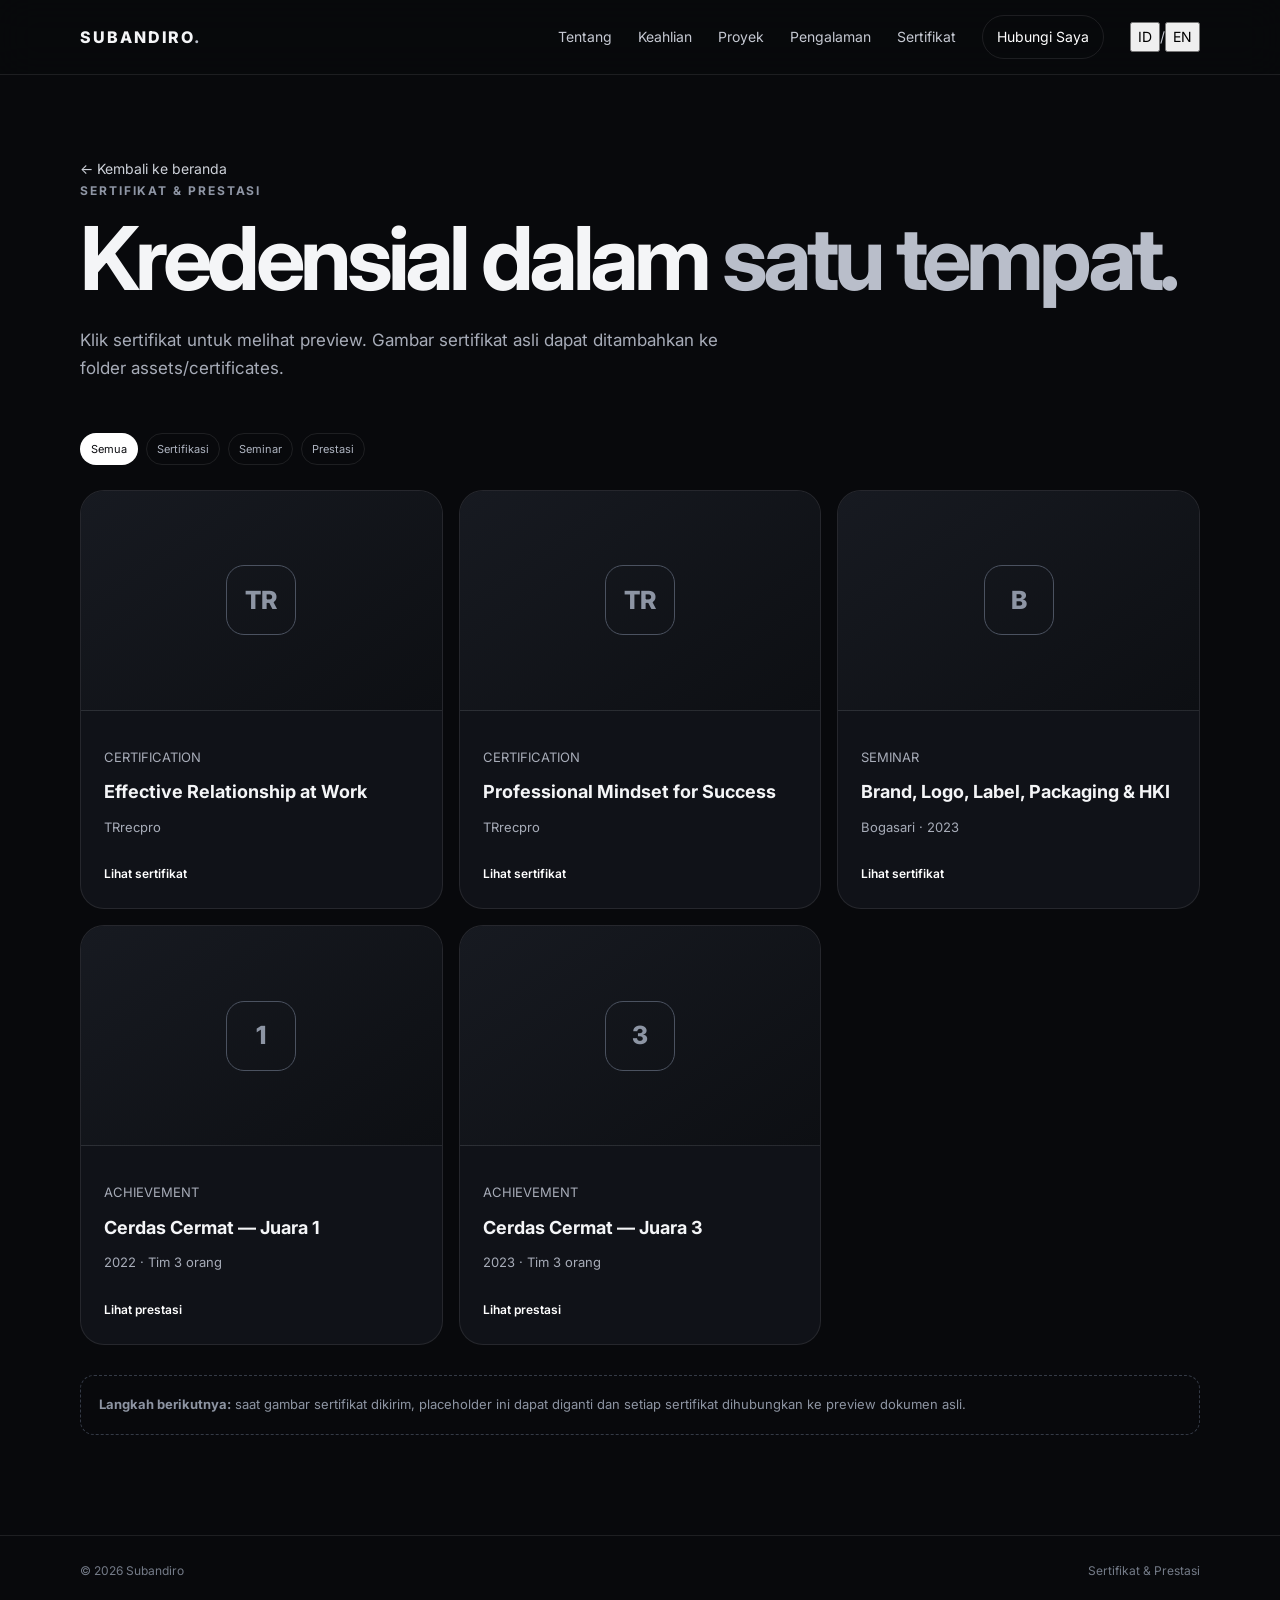
==== certificates.html @ 17458932 "Add files via upload" ====
<!DOCTYPE html>
<html lang="id">
<head>
  <meta charset="UTF-8">
  <meta name="viewport" content="width=device-width, initial-scale=1.0">
  <title>Sertifikat — Subandiro</title>
  <link rel="preconnect" href="https://fonts.googleapis.com">
  <link rel="preconnect" href="https://fonts.gstatic.com" crossorigin>
  <link href="https://fonts.googleapis.com/css2?family=Inter:wght@400;500;600;700;800&display=swap" rel="stylesheet">
  <link rel="stylesheet" href="style.css">
</head>
<body data-page="certificates">
<header class="nav-wrap"><nav class="nav container">
  <a class="brand" href="index.html">SUBANDIRO<span>.</span></a>
  <button class="menu-btn" aria-label="Buka menu" aria-expanded="false">☰</button>
  <div class="nav-links">
    <a href="index.html#about" data-i18n="nav_about">Tentang</a><a href="index.html#skills" data-i18n="nav_skills">Keahlian</a><a href="projects.html" data-i18n="nav_projects">Proyek</a><a href="index.html#experience" data-i18n="nav_experience">Pengalaman</a><a href="certificates.html" data-i18n="nav_certificates">Sertifikat</a><a class="nav-cta" href="index.html#contact" data-i18n="nav_contact">Hubungi Saya</a>
    <div class="language-switcher" aria-label="Language selector"><button class="lang-btn active" data-lang="id" aria-pressed="true">ID</button><span>/</span><button class="lang-btn" data-lang="en" aria-pressed="false">EN</button></div>
  </div>
</nav></header>

<main class="subpage container">
  <div class="subpage-top">
    <a class="back-link" href="index.html" data-i18n="back_home">← Kembali ke beranda</a>
    <p class="eyebrow" data-i18n="cert_label">SERTIFIKAT & PRESTASI</p>
    <h1 data-i18n="cert_page_title">Kredensial dalam <span>satu tempat.</span></h1>
    <p class="subpage-intro" data-i18n="cert_intro">Klik sertifikat untuk melihat preview. Gambar sertifikat asli dapat ditambahkan ke folder assets/certificates.</p>
  </div>

  <div class="filter-row">
    <button class="filter active" data-filter="all" data-i18n="filter_all">Semua</button>
    <button class="filter" data-filter="certification" data-i18n="filter_certification">Sertifikasi</button>
    <button class="filter" data-filter="seminar" data-i18n="filter_seminar">Seminar</button>
    <button class="filter" data-filter="achievement" data-i18n="filter_achievement">Prestasi</button>
  </div>

  <section class="certificate-grid">
    <article class="certificate-card" data-category="certification">
      <div class="certificate-placeholder"><span>TR</span></div>
      <div class="certificate-body"><p class="muted">CERTIFICATION</p><h3 data-i18n="cert_relationship">Effective Relationship at Work</h3><p>TRrecpro</p><button class="view-cert" data-title-id="Effective Relationship at Work" data-title-en="Effective Relationship at Work" data-info-id="TRrecpro" data-info-en="TRrecpro" data-i18n="view_certificate">Lihat sertifikat</button></div>
    </article>
    <article class="certificate-card" data-category="certification">
      <div class="certificate-placeholder"><span>TR</span></div>
      <div class="certificate-body"><p class="muted">CERTIFICATION</p><h3 data-i18n="cert_mindset">Professional Mindset for Success</h3><p>TRrecpro</p><button class="view-cert" data-title-id="Professional Mindset for Success" data-title-en="Professional Mindset for Success" data-info-id="TRrecpro" data-info-en="TRrecpro" data-i18n="view_certificate">Lihat sertifikat</button></div>
    </article>
    <article class="certificate-card" data-category="seminar">
      <div class="certificate-placeholder"><span>B</span></div>
      <div class="certificate-body"><p class="muted">SEMINAR</p><h3 data-i18n="cert_bogasari">Brand, Logo, Label, Packaging & HKI</h3><p data-i18n="seminar_bogasari">Bogasari · 2023</p><button class="view-cert" data-title-id="Brand, Logo, Label, Packaging & HKI" data-title-en="Brand, Logo, Label, Packaging & HKI" data-info-id="Bogasari · 2023" data-info-en="Bogasari · 2023" data-i18n="view_certificate">Lihat sertifikat</button></div>
    </article>
    <article class="certificate-card" data-category="achievement">
      <div class="certificate-placeholder"><span>1</span></div>
      <div class="certificate-body"><p class="muted">ACHIEVEMENT</p><h3 data-i18n="cert_cc1">Cerdas Cermat — Juara 1</h3><p data-i18n="year_team3_2022">2022 · Tim 3 orang</p><button class="view-cert" data-title-id="Cerdas Cermat — Juara 1" data-title-en="Cerdas Cermat — 1st Place" data-info-id="2022 · Tim 3 orang" data-info-en="2022 · Team of 3" data-i18n="view_achievement">Lihat prestasi</button></div>
    </article>
    <article class="certificate-card" data-category="achievement">
      <div class="certificate-placeholder"><span>3</span></div>
      <div class="certificate-body"><p class="muted">ACHIEVEMENT</p><h3 data-i18n="cert_cc3">Cerdas Cermat — Juara 3</h3><p data-i18n="year_team3_2023">2023 · Tim 3 orang</p><button class="view-cert" data-title-id="Cerdas Cermat — Juara 3" data-title-en="Cerdas Cermat — 3rd Place" data-info-id="2023 · Tim 3 orang" data-info-en="2023 · Team of 3" data-i18n="view_achievement">Lihat prestasi</button></div>
    </article>
  </section>

  <div class="certificate-upload-note"><b data-i18n="cert_next">Langkah berikutnya:</b> <span data-i18n="cert_next_text">saat gambar sertifikat dikirim, placeholder ini dapat diganti dan setiap sertifikat dihubungkan ke preview dokumen asli.</span></div>
</main>

<div class="modal" id="certModal" aria-hidden="true">
  <div class="modal-backdrop" data-close></div>
  <div class="modal-box">
    <button class="modal-close" data-close aria-label="Close">×</button>
    <div class="modal-icon">CERT</div>
    <p class="eyebrow" data-i18n="preview">PREVIEW</p>
    <h2 id="modalTitle" data-i18n="certificate">Sertifikat</h2>
    <p id="modalInfo" class="muted"></p>
    <p id="modalHint" class="modal-hint" data-i18n="modal_hint">Placeholder gambar sertifikat — dapat diganti dengan gambar dokumen asli nanti.</p>
  </div>
</div>

<footer class="footer"><div class="container footer-inner"><span>© <span id="year"></span> Subandiro</span><span data-i18n="footer_certificates">Sertifikat & Prestasi</span></div></footer>
<script src="script.js"></script>
</body>
</html>
---- style.css ----
:root{
  --bg:#08090c;--surface:#101218;--surface2:#151821;--text:#f4f5f7;--muted:#a7acb8;
  --line:rgba(255,255,255,.09);--accent:#ffffff;--max:1120px;--radius:24px;
}
*{box-sizing:border-box}html{scroll-behavior:smooth}body{margin:0;background:var(--bg);color:var(--text);font-family:Inter,system-ui,sans-serif;line-height:1.65}
a{color:inherit;text-decoration:none}button{font:inherit}.container{width:min(var(--max),calc(100% - 40px));margin:auto}
.nav-wrap{position:sticky;top:0;z-index:20;background:rgba(8,9,12,.78);backdrop-filter:blur(18px);border-bottom:1px solid var(--line)}
.nav{height:74px;display:flex;align-items:center;justify-content:space-between}.brand{font-weight:800;letter-spacing:.12em}.brand span,h1 span,h2 span{color:#b9beca}
.nav-links{display:flex;align-items:center;gap:26px;font-size:14px;color:#c5c9d2}.nav-links a:hover{color:#fff}.nav-cta{border:1px solid var(--line);padding:9px 14px;border-radius:999px;color:#fff!important}
.menu-btn{display:none;background:none;border:0;color:#fff;font-size:25px}
.hero{min-height:calc(100vh - 74px);display:grid;grid-template-columns:1.08fr .92fr;align-items:center;gap:70px;padding-top:65px;padding-bottom:80px}
.eyebrow{font-size:12px;font-weight:700;letter-spacing:.16em;color:#8f96a5;margin:0 0 14px}.hero h1,.subpage h1{font-size:clamp(48px,7vw,88px);line-height:.98;letter-spacing:-.055em;margin:0 0 25px}
.hero-text{max-width:590px;color:var(--muted);font-size:18px}.hero-actions,.contact-actions{display:flex;gap:12px;flex-wrap:wrap;margin-top:30px}
.btn{display:inline-flex;align-items:center;justify-content:center;gap:9px;padding:13px 19px;border-radius:13px;border:1px solid var(--line);font-weight:600;font-size:14px;transition:.2s}
.btn.primary{background:#fff;color:#08090c}.btn.primary:hover{transform:translateY(-2px)}.btn.ghost:hover{background:var(--surface2)}.btn.small{padding:11px 15px;margin-top:18px}
.quick-stats{display:flex;gap:30px;margin-top:55px}.quick-stats div{display:flex;flex-direction:column}.quick-stats strong{font-size:15px}.quick-stats span{font-size:11px;color:#777e8c;text-transform:uppercase;letter-spacing:.1em}
.hero-photo{position:relative;justify-self:end;width:min(440px,100%)}.hero-photo img{display:block;width:100%;aspect-ratio:1/1;object-fit:cover;border-radius:28px;position:relative;z-index:2;border:1px solid var(--line)}.photo-glow{position:absolute;inset:8% -6% -5% 12%;background:#272b35;filter:blur(50px);opacity:.5}.photo-tag{position:absolute;z-index:3;bottom:-17px;left:25px;background:#fff;color:#0b0c10;padding:10px 15px;border-radius:12px;font-size:11px;font-weight:700;box-shadow:0 10px 35px rgba(0,0,0,.3)}
.section{padding:105px 0}.section-head{max-width:760px;margin-bottom:42px}.section-head h2,.certificate-preview h2{font-size:clamp(32px,4.5vw,56px);line-height:1.05;letter-spacing:-.045em;margin:0}
.about-grid{display:grid;grid-template-columns:1.4fr .8fr;gap:40px;align-items:start}.lead{font-size:20px;color:#d0d4dc;max-width:760px}.about-card,.skill-card,.detail-card,.certificate-card,.empty-project{background:var(--surface);border:1px solid var(--line);border-radius:var(--radius)}
.about-card{padding:28px}.mini-label,.project-number{font-size:10px;letter-spacing:.14em;color:#737b89;font-weight:700}.about-card p{margin-bottom:0;color:#dfe2e8}
.skills-grid{display:grid;grid-template-columns:repeat(4,1fr);gap:12px}.skill-card{padding:22px;min-height:120px;display:flex;flex-direction:column;justify-content:space-between}.skill-card b{font-size:20px}.skill-card span{font-size:12px;color:#7e8593}
.row-head{display:flex;justify-content:space-between;align-items:end;gap:20px}.text-link,.back-link{color:#cdd1d9;font-size:14px}.text-link:hover,.back-link:hover{color:#fff}
.project-feature{display:grid;grid-template-columns:1fr 1fr;background:var(--surface);border:1px solid var(--line);border-radius:var(--radius);overflow:hidden}.project-image{min-height:410px;background:radial-gradient(circle at 50% 50%,#222733,#0e1015 65%);display:grid;place-items:center}.pond-visual{width:240px;height:240px;border-radius:50%;border:1px solid #3b424f;display:grid;place-items:center;position:relative;box-shadow:0 0 0 24px rgba(255,255,255,.015),0 0 80px rgba(255,255,255,.06)}.pond-visual.large{width:320px;height:320px}.pond-ring{position:absolute;inset:25px;border:1px dashed #4a5260;border-radius:50%}.pond-fish{font-size:52px;filter:grayscale(1)}.pond-chip{position:absolute;right:-20px;top:30px;padding:8px 11px;border:1px solid var(--line);background:#171a21;border-radius:9px;font-size:11px;font-weight:700}
.project-info{padding:55px}.project-info h3,.detail-content h2{font-size:42px;letter-spacing:-.04em;margin:7px 0 16px}.project-info p{color:var(--muted)}.tags{display:flex;gap:8px;flex-wrap:wrap;margin-top:25px}.tags span,.filter{font-size:11px;padding:6px 10px;border:1px solid var(--line);border-radius:999px;color:#aeb4c0;background:transparent}
.timeline{border-left:1px solid var(--line);margin-left:7px}.timeline-item{position:relative;padding:0 0 45px 40px}.timeline-item:last-child{padding-bottom:0}.timeline-dot{position:absolute;left:-5px;top:7px;width:9px;height:9px;background:#fff;border-radius:50%;box-shadow:0 0 0 5px var(--bg)}.timeline-item h3{font-size:21px;margin:5px 0}.timeline-item p{color:var(--muted);max-width:800px}.muted{color:var(--muted)}.muted.big{font-size:17px}
.certificate-preview{display:flex;align-items:center;justify-content:space-between;gap:35px;border-top:1px solid var(--line);border-bottom:1px solid var(--line)}
.contact-box{padding:65px;border:1px solid var(--line);border-radius:var(--radius);background:linear-gradient(135deg,#14171e,#0d0f14)}.contact h2{font-size:56px;letter-spacing:-.05em;margin:0}.contact p{color:var(--muted)}.edit-note{display:block;color:#6f7683;margin-top:18px}
.footer{border-top:1px solid var(--line);padding:25px 0;color:#747b88;font-size:12px}.footer-inner{display:flex;justify-content:space-between;gap:20px}
.subpage{padding-top:80px;padding-bottom:100px;min-height:calc(100vh - 74px)}.subpage-top{margin-bottom:50px}.subpage-top h1{margin-top:10px}.subpage-intro{max-width:650px;color:var(--muted);font-size:17px}.detail-card{overflow:hidden}.detail-hero{min-height:390px;display:grid;place-items:center;background:radial-gradient(circle,#202530,#0e1015 65%)}.detail-content{padding:50px}.detail-columns{display:grid;grid-template-columns:1fr 1fr;gap:45px;margin-top:35px}.detail-columns h3{font-size:14px;text-transform:uppercase;letter-spacing:.1em}.detail-columns li{color:var(--muted);margin:8px 0}.status-note{border-top:1px solid var(--line);margin-top:35px;padding-top:20px;color:#b7bdc8;font-size:13px}.empty-project{padding:55px;margin-top:18px}.empty-project>span{font-size:12px;color:#6e7582}.empty-project h2{margin:10px 0 5px}.empty-project p{color:var(--muted)}
.filter-row{display:flex;gap:8px;flex-wrap:wrap;margin-bottom:25px}.filter{cursor:pointer}.filter.active,.filter:hover{background:#fff;color:#0b0c10}.certificate-grid{display:grid;grid-template-columns:repeat(3,1fr);gap:16px}.certificate-card{overflow:hidden}.certificate-placeholder{height:220px;display:grid;place-items:center;background:linear-gradient(145deg,#171a21,#0d0f13);border-bottom:1px solid var(--line)}.certificate-placeholder span{width:70px;height:70px;border:1px solid #4b5260;border-radius:18px;display:grid;place-items:center;font-size:25px;font-weight:800;color:#8d95a4}.certificate-body{padding:23px}.certificate-body h3{font-size:18px;line-height:1.25;margin:5px 0}.certificate-body p{font-size:13px;color:var(--muted)}.view-cert{border:0;background:none;color:#fff;padding:0;margin-top:13px;font-weight:600;font-size:12px;cursor:pointer}.certificate-upload-note{margin-top:30px;border:1px dashed #343a46;padding:18px;border-radius:14px;color:#8d94a2;font-size:13px}
.modal{display:none;position:fixed;inset:0;z-index:50}.modal.open{display:grid;place-items:center}.modal-backdrop{position:absolute;inset:0;background:rgba(0,0,0,.78);backdrop-filter:blur(7px)}.modal-box{position:relative;z-index:2;width:min(520px,calc(100% - 30px));padding:40px;background:#12151b;border:1px solid var(--line);border-radius:22px}.modal-close{position:absolute;right:15px;top:10px;background:none;border:0;color:#fff;font-size:30px;cursor:pointer}.modal-icon{height:220px;display:grid;place-items:center;border:1px dashed #3c4350;border-radius:15px;color:#858d9b;font-weight:800;letter-spacing:.15em;margin-bottom:25px}.modal-box h2{margin:5px 0}.modal-hint{color:#777f8d;font-size:12px}
code{background:#171a20;padding:2px 5px;border-radius:5px}
@media(max-width:800px){
  .container{width:min(var(--max),calc(100% - 28px))}.nav{height:66px}.menu-btn{display:block}.nav-links{display:none;position:absolute;left:14px;right:14px;top:60px;padding:15px;background:#11141a;border:1px solid var(--line);border-radius:16px;flex-direction:column;align-items:stretch;gap:5px}.nav-links.open{display:flex}.nav-links a{padding:10px}.nav-cta{text-align:center}
  .hero{grid-template-columns:1fr;gap:45px;padding-top:60px}.hero-photo{justify-self:center;width:min(360px,100%);grid-row:1}.hero-copy{grid-row:2}.hero h1{font-size:54px}.hero-text{font-size:16px}.quick-stats{margin-top:35px}
  .section{padding:75px 0}.about-grid,.project-feature,.detail-columns{grid-template-columns:1fr}.skills-grid{grid-template-columns:repeat(2,1fr)}.project-image{min-height:300px}.project-info{padding:32px}.project-info h3,.detail-content h2{font-size:34px}.certificate-preview{display:block}.certificate-preview .btn{margin-top:20px}.contact-box{padding:35px 25px}.contact h2{font-size:43px}.footer-inner{flex-direction:column}.certificate-grid{grid-template-columns:1fr}.subpage{padding-top:55px}.detail-content{padding:32px}.detail-hero{min-height:300px}.pond-visual.large{width:240px;height:240px}
}
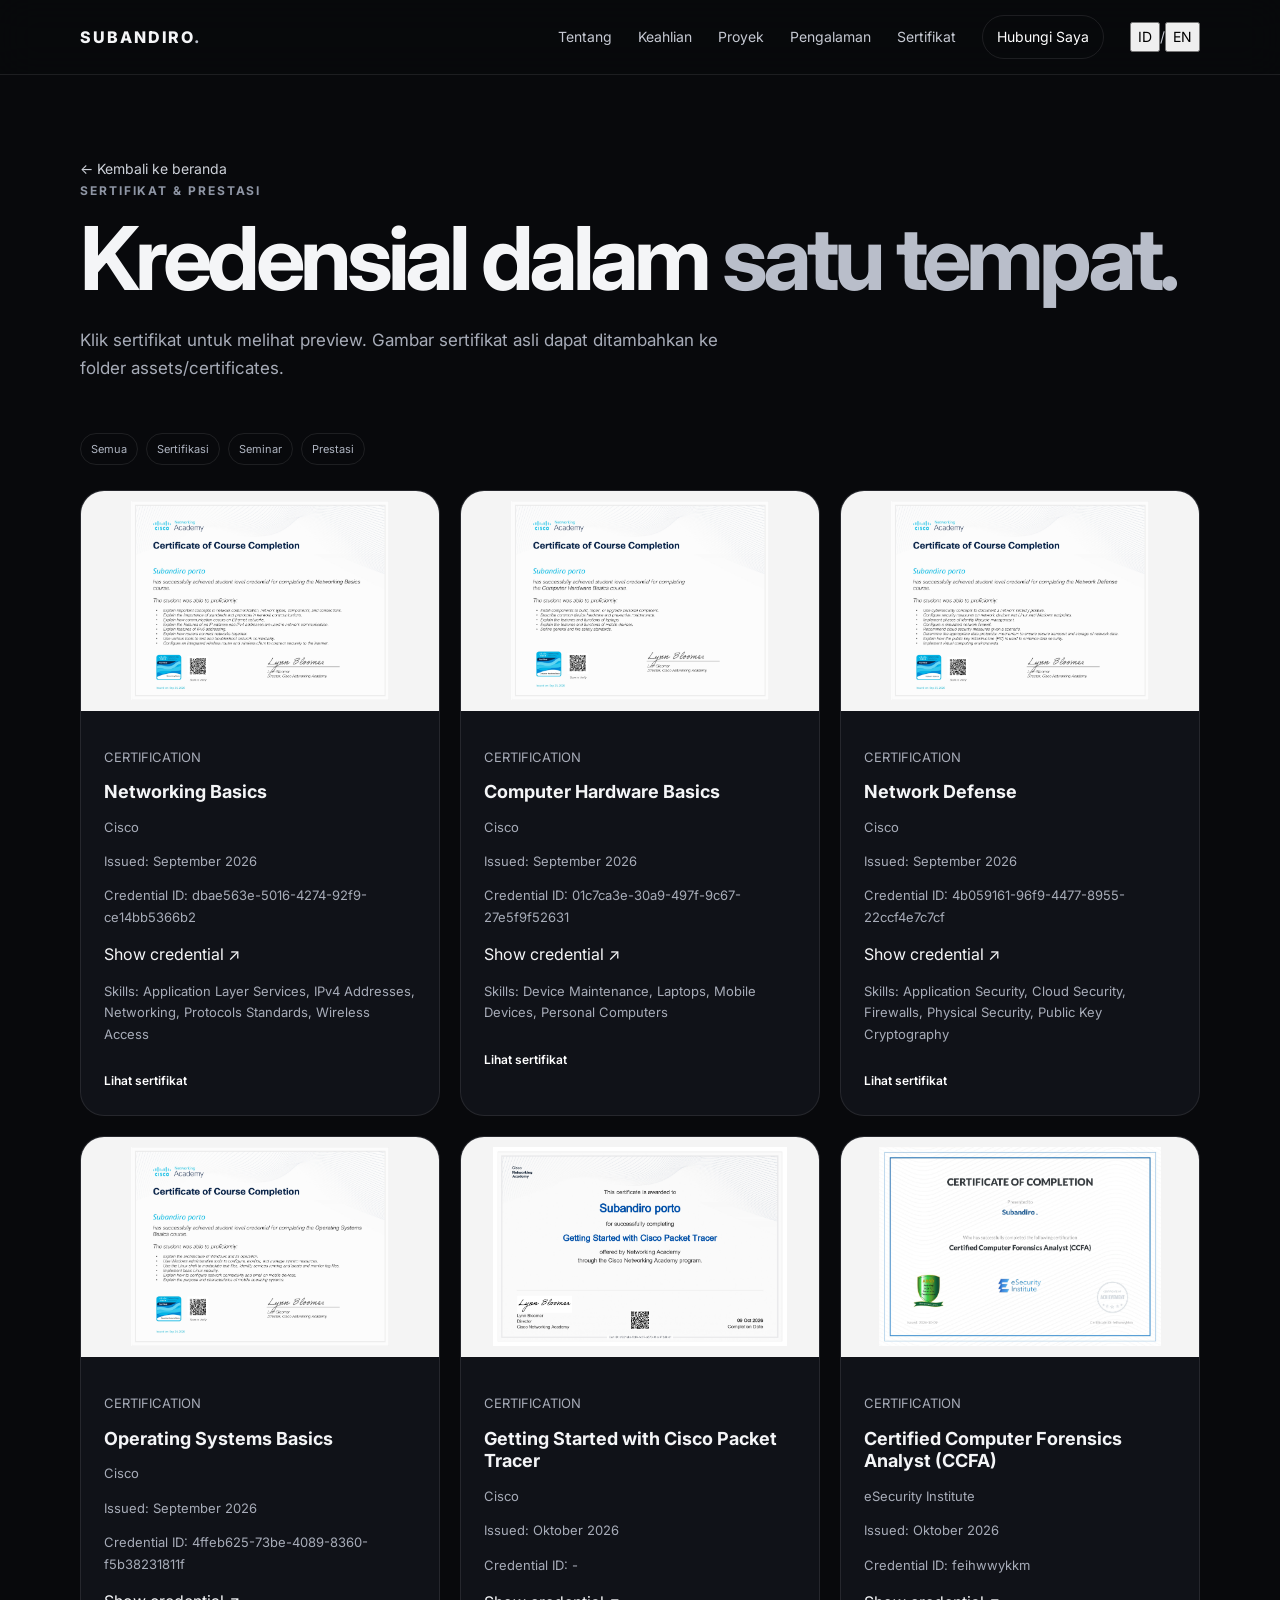
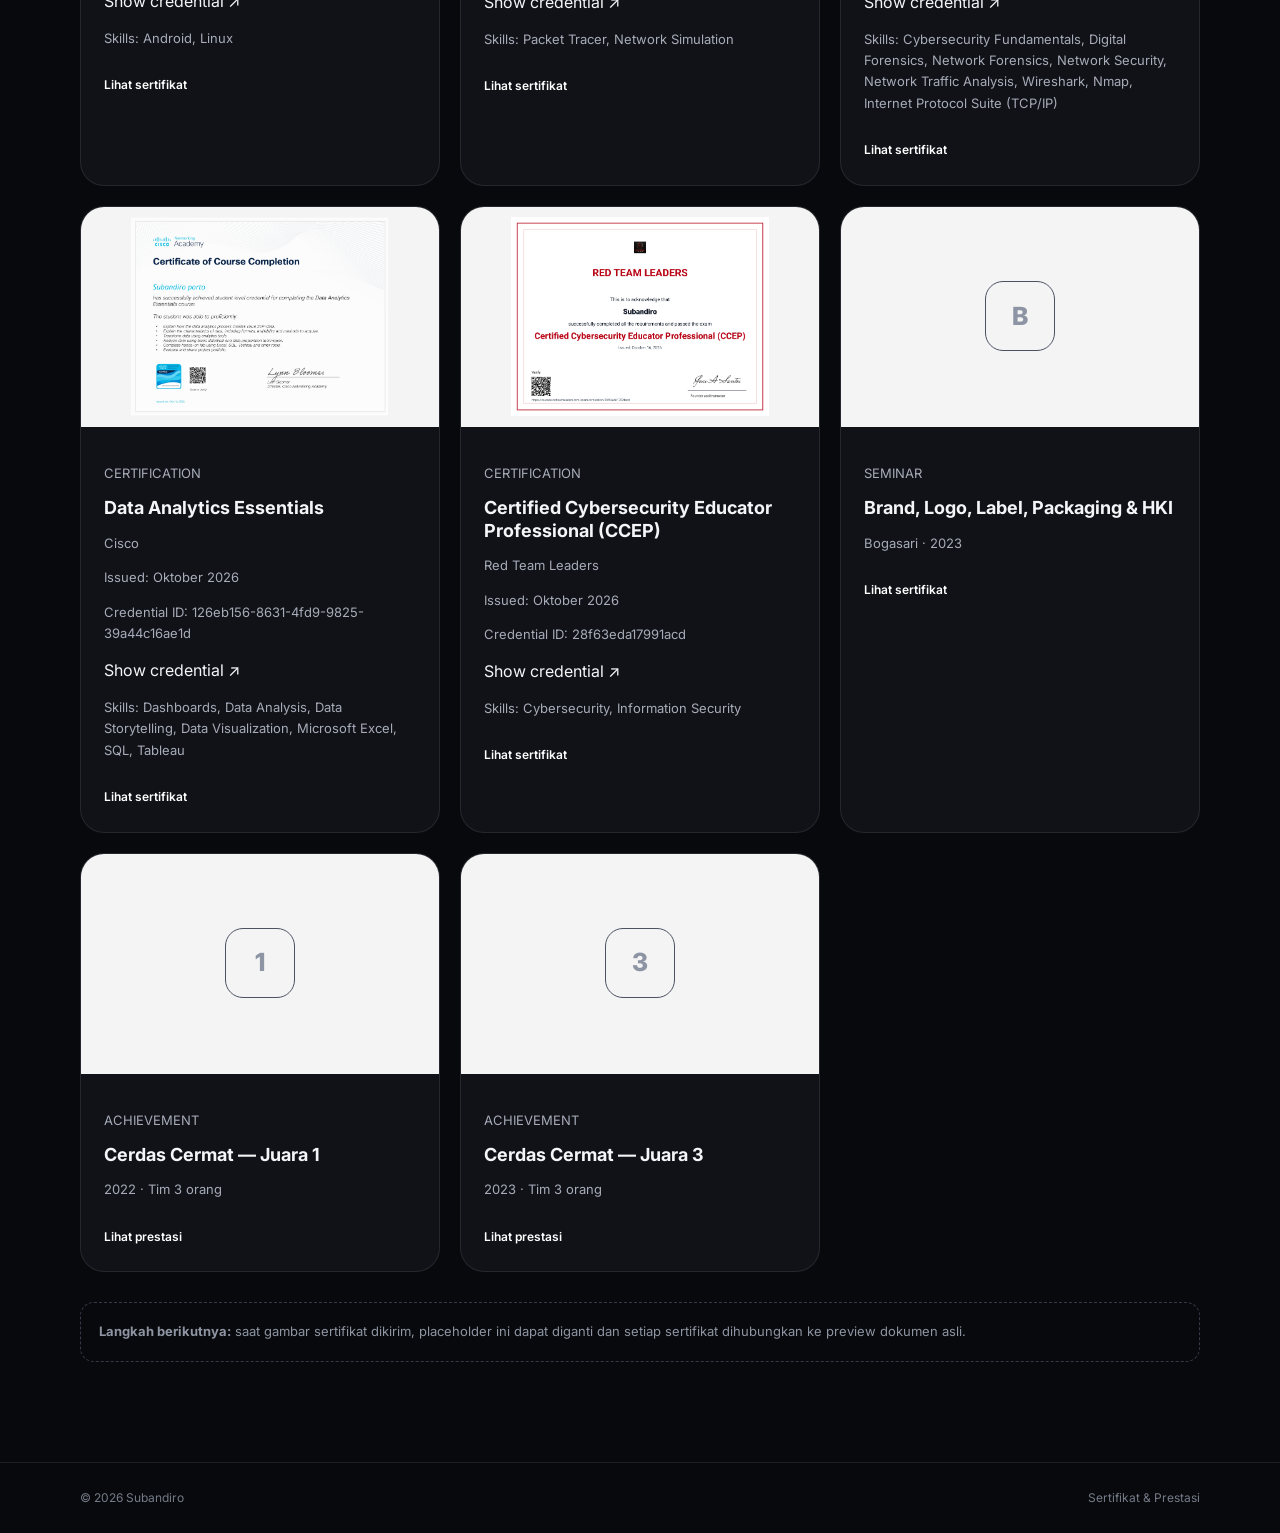
==== commit 4233aa2d: "Update portfolio and certificates" ====
--- a/certificates.html
+++ b/certificates.html
@@ -35,14 +35,267 @@
   </div>
 
   <section class="certificate-grid">
-    <article class="certificate-card" data-category="certification">
-      <div class="certificate-placeholder"><span>TR</span></div>
-      <div class="certificate-body"><p class="muted">CERTIFICATION</p><h3 data-i18n="cert_relationship">Effective Relationship at Work</h3><p>TRrecpro</p><button class="view-cert" data-title-id="Effective Relationship at Work" data-title-en="Effective Relationship at Work" data-info-id="TRrecpro" data-info-en="TRrecpro" data-i18n="view_certificate">Lihat sertifikat</button></div>
-    </article>
-    <article class="certificate-card" data-category="certification">
-      <div class="certificate-placeholder"><span>TR</span></div>
-      <div class="certificate-body"><p class="muted">CERTIFICATION</p><h3 data-i18n="cert_mindset">Professional Mindset for Success</h3><p>TRrecpro</p><button class="view-cert" data-title-id="Professional Mindset for Success" data-title-en="Professional Mindset for Success" data-info-id="TRrecpro" data-info-en="TRrecpro" data-i18n="view_certificate">Lihat sertifikat</button></div>
-    </article>
+    
+    <!-- ==============================
+        SERTIFIKAT 
+        ============================== -->
+    <article class="certificate-card" data-category="certification">
+      <div class="certificate-placeholder">
+        <img
+          src="assets/certificates/networking-basics.jpg"
+          alt="Sertifikat Networking Basics dari Cisco"
+          class="certificate-image"
+          loading="lazy">
+      </div>
+
+      <div class="certificate-body">
+        <p class="muted">CERTIFICATION</p>
+        <h3>Networking Basics</h3>
+        <p>Cisco</p>
+        <p class="muted">Issued: September 2026</p>
+        <p class="muted">Credential ID: dbae563e-5016-4274-92f9-ce14bb5366b2</p>
+        <a
+          href="https://www.credly.com/badges/dbae563e-5016-4274-92f9-ce14bb5366b2/linked_in_profile"
+          target="_blank"
+          rel="noopener noreferrer">
+          Show credential ↗
+        </a>
+        <p class="muted">Skills: Application Layer Services, IPv4 Addresses, Networking, Protocols Standards, Wireless Access</p>
+
+        <!-- Tombol preview -->
+        <button
+          class="view-cert"
+          data-title="Networking Basics"
+          data-info="Cisco | Issued: September 2026 | Credential ID: dbae563e-5016-4274-92f9-ce14bb5366b2 | Skills: Application Layer Services, IPv4 Addresses, Networking, Protocols Standards, Wireless Access"
+          data-image="assets/certificates/networking-basics.jpg"
+          data-i18n="view_certificate">Lihat sertifikat
+        </button>
+      </div>
+    </article>
+
+    <article class="certificate-card" data-category="certification">
+      <div class="certificate-placeholder">
+        <img
+          src="assets/certificates/computer-hardware-basics.jpg"
+          alt="Sertifikat Computer Hardware Basics dari Cisco"
+          class="certificate-image"
+          loading="lazy">
+      </div>
+
+      <div class="certificate-body">
+        <p class="muted">CERTIFICATION</p>
+        <h3>Computer Hardware Basics</h3>
+        <p>Cisco</p>
+        <p class="muted">Issued: September 2026</p>
+        <p class="muted">Credential ID: 01c7ca3e-30a9-497f-9c67-27e5f9f52631</p>
+        <a
+          href="https://www.credly.com/badges/01c7ca3e-30a9-497f-9c67-27e5f9f52631/linked_in_profile"
+          target="_blank"
+          rel="noopener noreferrer">
+          Show credential ↗
+        </a>
+        <p class="muted">Skills: Device Maintenance, Laptops, Mobile Devices, Personal Computers</p>
+
+        <!-- Tombol preview -->
+        <button
+          class="view-cert"
+          data-title="Computer Hardware Basics"
+          data-info="Cisco | Issued: September 2026 | Credential ID: 01c7ca3e-30a9-497f-9c67-27e5f9f52631 | Skills: Device Maintenance, Laptops, Mobile Devices, Personal Computers"
+          data-image="assets/certificates/computer-hardware-basics.jpg"
+          data-i18n="view_certificate">Lihat sertifikat
+        </button>
+      </div>
+    </article>
+
+    <article class="certificate-card" data-category="certification">
+      <div class="certificate-placeholder">
+        <img
+          src="assets/certificates/network-defense.jpg"
+          alt="Sertifikat Network Defense dari Cisco"
+          class="certificate-image"
+          loading="lazy">
+      </div>
+
+      <div class="certificate-body">
+        <p class="muted">CERTIFICATION</p>
+        <h3>Network Defense</h3>
+        <p>Cisco</p>
+        <p class="muted">Issued: September 2026</p>
+        <p class="muted">Credential ID: 4b059161-96f9-4477-8955-22ccf4e7c7cf</p>
+        <a
+          href="https://www.credly.com/badges/4b059161-96f9-4477-8955-22ccf4e7c7cf/linked_in_profile"
+          target="_blank"
+          rel="noopener noreferrer">
+          Show credential ↗
+        </a>
+        <p class="muted">Skills: Application Security, Cloud Security, Firewalls, Physical Security, Public Key Cryptography</p>
+
+        <!-- Tombol preview -->
+        <button
+          class="view-cert"
+          data-title="Network Defense"
+          data-info="Cisco | Issued: September 2026 | Credential ID: 4b059161-96f9-4477-8955-22ccf4e7c7cf | Skills: Application Security, Cloud Security, Firewalls, Physical Security, Public Key Cryptography"
+          data-image="assets/certificates/network-defense.jpg"
+          data-i18n="view_certificate">Lihat sertifikat
+        </button>
+      </div>
+    </article>
+
+    <article class="certificate-card" data-category="certification">
+      <div class="certificate-placeholder">
+        <img
+          src="assets/certificates/operating-systems-basics.jpg"
+          alt="Sertifikat Operating Systems Basics dari Cisco"
+          class="certificate-image"
+          loading="lazy">
+      </div>
+
+      <div class="certificate-body">
+        <p class="muted">CERTIFICATION</p><h3>Operating Systems Basics</h3><p>Cisco</p><p class="muted">Issued: September 2026</p>
+        <p class="muted">Credential ID: 4ffeb625-73be-4089-8360-f5b38231811f</p>
+        <a
+          href="https://www.credly.com/badges/4ffeb625-73be-4089-8360-f5b38231811f/linked_in_profile"
+          target="_blank"
+          rel="noopener noreferrer">
+          Show credential ↗
+        </a>
+        <p class="muted">Skills: Android, Linux</p>
+
+        <!-- Tombol preview -->
+        <button
+          class="view-cert"
+          data-title="Operating Systems Basics"
+          data-info="Cisco | Issued: September 2026 | Credential ID: 4ffeb625-73be-4089-8360-f5b38231811f | Skills: Android, Linux"
+          data-image="assets/certificates/operating-systems-basics.jpg"
+          data-i18n="view_certificate">Lihat sertifikat
+        </button>
+      </div>
+    </article>
+
+    <article class="certificate-card" data-category="certification">
+      <div class="certificate-placeholder">
+        <img
+          src="assets/certificates/getting-started-with-cisco-packet-tracer.jpg"
+          alt="Sertifikat Getting Started with Cisco Packet Tracer dari Cisco"
+          class="certificate-image"
+          loading="lazy">
+      </div>
+
+      <div class="certificate-body">
+        <p class="muted">CERTIFICATION</p><h3>Getting Started with Cisco Packet Tracer</h3><p>Cisco</p><p class="muted">Issued: Oktober 2026</p>
+        <p class="muted">Credential ID: -</p>
+        <a
+          href=""
+          target="_blank"
+          rel="noopener noreferrer">
+          Show credential ↗
+        </a>
+        <p class="muted">Skills: Packet Tracer, Network Simulation</p>
+
+        <!-- Tombol preview -->
+        <button
+          class="view-cert"
+          data-title="Getting Started with Cisco Packet Tracer"
+          data-info="Cisco | Issued: Oktober 2026 | Credential ID: - | Skills: Packet Tracer, Network Simulation"
+          data-image="assets/certificates/getting-started-with-cisco-packet-tracer.jpg"
+          data-i18n="view_certificate">Lihat sertifikat
+        </button>
+      </div>
+    </article>
+
+    <article class="certificate-card" data-category="certification">
+      <div class="certificate-placeholder">
+        <img
+          src="assets/certificates/certified-computer-forensics-analyst-(ccfa).jpg"
+          alt="Sertifikat Certified Computer Forensics Analyst (CCFA) dari eSecurity Institute"
+          class="certificate-image"
+          loading="lazy">
+      </div>
+
+      <div class="certificate-body">
+        <p class="muted">CERTIFICATION</p><h3>Certified Computer Forensics Analyst (CCFA)</h3><p>eSecurity Institute</p><p class="muted">Issued: Oktober 2026</p>
+        <p class="muted">Credential ID: feihwwykkm</p>
+        <a
+          href="https://app.esecurityinstitute.com/certificates/feihwwykkm"
+          target="_blank"
+          rel="noopener noreferrer">
+          Show credential ↗
+        </a>
+        <p class="muted">Skills: Cybersecurity Fundamentals, Digital Forensics, Network Forensics, Network Security, Network Traffic Analysis, Wireshark, Nmap, Internet Protocol Suite (TCP/IP)</p>
+
+        <!-- Tombol preview -->
+        <button
+          class="view-cert"
+          data-title="Certified Computer Forensics Analyst (CCFA)"
+          data-info="Cisco | Issued: Oktober 2026 | Credential ID: feihwwykkm | Skills: Cybersecurity Fundamentals, Digital Forensics, Network Forensics, Network Security, Network Traffic Analysis, Wireshark, Nmap, Internet Protocol Suite (TCP/IP)"
+          data-image="assets/certificates/certified-computer-forensics-analyst-(ccfa).jpg"
+          data-i18n="view_certificate">Lihat sertifikat
+        </button>
+      </div>
+    </article>
+
+    <article class="certificate-card" data-category="certification">
+      <div class="certificate-placeholder">
+        <img
+          src="assets/certificates/data-analytics-essentials.jpg"
+          alt="Sertifikat Data Analytics Essentials dari Cisco"
+          class="certificate-image"
+          loading="lazy">
+      </div>
+
+      <div class="certificate-body">
+        <p class="muted">CERTIFICATION</p><h3>Data Analytics Essentials</h3><p>Cisco</p><p class="muted">Issued: Oktober 2026</p>
+        <p class="muted">Credential ID: 126eb156-8631-4fd9-9825-39a44c16ae1d</p>
+        <a
+          href="https://www.credly.com/badges/126eb156-8631-4fd9-9825-39a44c16ae1d/linked_in_profile"
+          target="_blank"
+          rel="noopener noreferrer">
+          Show credential ↗
+        </a>
+        <p class="muted">Skills: Dashboards, Data Analysis, Data Storytelling, Data Visualization, Microsoft Excel, SQL, Tableau</p>
+
+        <!-- Tombol preview -->
+        <button
+          class="view-cert"
+          data-title="Data Analytics Essentials"
+          data-info="Cisco | Issued: Oktober 2026 | Credential ID: 126eb156-8631-4fd9-9825-39a44c16ae1d | Skills: Dashboards, Data Analysis, Data Storytelling, Data Visualization, Microsoft Excel, SQL, Tableau"
+          data-image="assets/certificates/data-analytics-essentials.jpg"
+          data-i18n="view_certificate">Lihat sertifikat
+        </button>
+      </div>
+    </article>
+
+    <article class="certificate-card" data-category="certification">
+      <div class="certificate-placeholder">
+        <img
+          src="assets/certificates/certified-cybersecurity-educator-professional-(ccep).jpg"
+          alt="Sertifikat Certified Cybersecurity Educator Professional (CCEP) dari Red Team Leaders"
+          class="certificate-image"
+          loading="lazy">
+      </div>
+
+      <div class="certificate-body">
+        <p class="muted">CERTIFICATION</p><h3>Certified Cybersecurity Educator Professional (CCEP)</h3><p>Red Team Leaders</p><p class="muted">Issued: Oktober 2026</p>
+        <p class="muted">Credential ID: 28f63eda17991acd</p>
+        <a
+          href="https://courses.redteamleaders.com/exam-completion/28f63eda17991acd"
+          target="_blank"
+          rel="noopener noreferrer">
+          Show credential ↗
+        </a>
+        <p class="muted">Skills: Cybersecurity, Information Security</p>
+
+        <!-- Tombol preview -->
+        <button
+          class="view-cert"
+          data-title="Certified Cybersecurity Educator Professional (CCEP)"
+          data-info="Cisco | Issued: Oktober 2026 | Credential ID: 28f63eda17991acd | Skills: Cybersecurity, Information Security"
+          data-image="assets/certificates/certified-cybersecurity-educator-professional-(ccep).jpg"
+          data-i18n="view_certificate">Lihat sertifikat
+        </button>
+      </div>
+    </article>
+
     <article class="certificate-card" data-category="seminar">
       <div class="certificate-placeholder"><span>B</span></div>
       <div class="certificate-body"><p class="muted">SEMINAR</p><h3 data-i18n="cert_bogasari">Brand, Logo, Label, Packaging & HKI</h3><p data-i18n="seminar_bogasari">Bogasari · 2023</p><button class="view-cert" data-title-id="Brand, Logo, Label, Packaging & HKI" data-title-en="Brand, Logo, Label, Packaging & HKI" data-info-id="Bogasari · 2023" data-info-en="Bogasari · 2023" data-i18n="view_certificate">Lihat sertifikat</button></div>
@@ -60,17 +313,38 @@
   <div class="certificate-upload-note"><b data-i18n="cert_next">Langkah berikutnya:</b> <span data-i18n="cert_next_text">saat gambar sertifikat dikirim, placeholder ini dapat diganti dan setiap sertifikat dihubungkan ke preview dokumen asli.</span></div>
 </main>
 
+
 <div class="modal" id="certModal" aria-hidden="true">
   <div class="modal-backdrop" data-close></div>
+
   <div class="modal-box">
     <button class="modal-close" data-close aria-label="Close">×</button>
-    <div class="modal-icon">CERT</div>
+
+    <!-- FOTO SERTIFIKAT -->
+    <img
+      id="modalCertImage"
+      class="modal-cert-image"
+      src=""
+      alt="Preview sertifikat"
+      hidden>
+
     <p class="eyebrow" data-i18n="preview">PREVIEW</p>
-    <h2 id="modalTitle" data-i18n="certificate">Sertifikat</h2>
+
+    <h2 id="modalTitle" data-i18n="certificate">
+      Sertifikat
+    </h2>
+
     <p id="modalInfo" class="muted"></p>
-    <p id="modalHint" class="modal-hint" data-i18n="modal_hint">Placeholder gambar sertifikat — dapat diganti dengan gambar dokumen asli nanti.</p>
+
+    <p
+      id="modalHint"
+      class="modal-hint"
+      data-i18n="modal_hint">
+      Placeholder gambar sertifikat — dapat diganti dengan gambar dokumen asli nanti.
+    </p>
   </div>
 </div>
+
 
 <footer class="footer"><div class="container footer-inner"><span>© <span id="year"></span> Subandiro</span><span data-i18n="footer_certificates">Sertifikat & Prestasi</span></div></footer>
 <script src="script.js"></script>
--- a/style.css
+++ b/style.css
@@ -27,7 +27,97 @@
 .contact-box{padding:65px;border:1px solid var(--line);border-radius:var(--radius);background:linear-gradient(135deg,#14171e,#0d0f14)}.contact h2{font-size:56px;letter-spacing:-.05em;margin:0}.contact p{color:var(--muted)}.edit-note{display:block;color:#6f7683;margin-top:18px}
 .footer{border-top:1px solid var(--line);padding:25px 0;color:#747b88;font-size:12px}.footer-inner{display:flex;justify-content:space-between;gap:20px}
 .subpage{padding-top:80px;padding-bottom:100px;min-height:calc(100vh - 74px)}.subpage-top{margin-bottom:50px}.subpage-top h1{margin-top:10px}.subpage-intro{max-width:650px;color:var(--muted);font-size:17px}.detail-card{overflow:hidden}.detail-hero{min-height:390px;display:grid;place-items:center;background:radial-gradient(circle,#202530,#0e1015 65%)}.detail-content{padding:50px}.detail-columns{display:grid;grid-template-columns:1fr 1fr;gap:45px;margin-top:35px}.detail-columns h3{font-size:14px;text-transform:uppercase;letter-spacing:.1em}.detail-columns li{color:var(--muted);margin:8px 0}.status-note{border-top:1px solid var(--line);margin-top:35px;padding-top:20px;color:#b7bdc8;font-size:13px}.empty-project{padding:55px;margin-top:18px}.empty-project>span{font-size:12px;color:#6e7582}.empty-project h2{margin:10px 0 5px}.empty-project p{color:var(--muted)}
-.filter-row{display:flex;gap:8px;flex-wrap:wrap;margin-bottom:25px}.filter{cursor:pointer}.filter.active,.filter:hover{background:#fff;color:#0b0c10}.certificate-grid{display:grid;grid-template-columns:repeat(3,1fr);gap:16px}.certificate-card{overflow:hidden}.certificate-placeholder{height:220px;display:grid;place-items:center;background:linear-gradient(145deg,#171a21,#0d0f13);border-bottom:1px solid var(--line)}.certificate-placeholder span{width:70px;height:70px;border:1px solid #4b5260;border-radius:18px;display:grid;place-items:center;font-size:25px;font-weight:800;color:#8d95a4}.certificate-body{padding:23px}.certificate-body h3{font-size:18px;line-height:1.25;margin:5px 0}.certificate-body p{font-size:13px;color:var(--muted)}.view-cert{border:0;background:none;color:#fff;padding:0;margin-top:13px;font-weight:600;font-size:12px;cursor:pointer}.certificate-upload-note{margin-top:30px;border:1px dashed #343a46;padding:18px;border-radius:14px;color:#8d94a2;font-size:13px}
+
+
+/* CERTIFICATE GRID */
+.filter-row {
+  display: flex;
+  gap: 8px;
+  flex-wrap: wrap;
+  margin-bottom: 25px;
+}
+
+.certificate-grid {
+  display: grid;
+  grid-template-columns: repeat(3, minmax(0, 1fr));
+  gap: 20px;
+  align-items: stretch;
+}
+
+.certificate-card {
+  min-width: 0;
+  overflow: hidden;
+  display: flex;
+  flex-direction: column;
+  background: var(--surface);
+  border: 1px solid var(--line);
+  border-radius: var(--radius);
+}
+
+/* AREA FOTO */
+.certificate-placeholder {
+  width: 100%;
+  height: 220px;
+  flex: 0 0 220px;
+  display: grid;
+  place-items: center;
+  overflow: hidden;
+  padding: 0;
+  background: #f4f4f4;
+  border-bottom: 1px solid var(--line);
+}
+
+/* FOTO SERTIFIKAT: TAMPIL UTUH, TIDAK DI-ZOOM */
+.certificate-placeholder:has(.certificate-image) {
+  display: block;
+  padding: 10px;
+}
+
+.certificate-image {
+  display: block;
+  width: 100%;
+  height: 100%;
+  object-fit: contain;
+  object-position: center;
+}
+
+.certificate-placeholder span {
+  width: 70px;
+  height: 70px;
+  border: 1px solid #4b5260;
+  border-radius: 18px;
+  display: grid;
+  place-items: center;
+  font-size: 25px;
+  font-weight: 800;
+  color: #8d95a4;
+}
+
+/* TEKS CARD */
+.certificate-body {
+  position: relative;
+  flex: 1;
+  min-width: 0;
+  padding: 23px;
+  overflow-wrap: anywhere;
+}
+
+.certificate-body h3 {
+  font-size: 18px;
+  line-height: 1.4;
+  margin: 5px 0 12px;
+}
+
+.certificate-body p {
+  font-size: 13px;
+  color: var(--muted);
+}
+
+.certificate-body a {
+  overflow-wrap: anywhere;
+}
+
+.certificate-body{padding:23px}.certificate-body h3{font-size:18px;line-height:1.25;margin:5px 0}.certificate-body p{font-size:13px;color:var(--muted)}.view-cert{border:0;background:none;color:#fff;padding:0;margin-top:13px;font-weight:600;font-size:12px;cursor:pointer}.certificate-upload-note{margin-top:30px;border:1px dashed #343a46;padding:18px;border-radius:14px;color:#8d94a2;font-size:13px}
 .modal{display:none;position:fixed;inset:0;z-index:50}.modal.open{display:grid;place-items:center}.modal-backdrop{position:absolute;inset:0;background:rgba(0,0,0,.78);backdrop-filter:blur(7px)}.modal-box{position:relative;z-index:2;width:min(520px,calc(100% - 30px));padding:40px;background:#12151b;border:1px solid var(--line);border-radius:22px}.modal-close{position:absolute;right:15px;top:10px;background:none;border:0;color:#fff;font-size:30px;cursor:pointer}.modal-icon{height:220px;display:grid;place-items:center;border:1px dashed #3c4350;border-radius:15px;color:#858d9b;font-weight:800;letter-spacing:.15em;margin-bottom:25px}.modal-box h2{margin:5px 0}.modal-hint{color:#777f8d;font-size:12px}
 code{background:#171a20;padding:2px 5px;border-radius:5px}
 @media(max-width:800px){
@@ -35,3 +125,28 @@
   .hero{grid-template-columns:1fr;gap:45px;padding-top:60px}.hero-photo{justify-self:center;width:min(360px,100%);grid-row:1}.hero-copy{grid-row:2}.hero h1{font-size:54px}.hero-text{font-size:16px}.quick-stats{margin-top:35px}
   .section{padding:75px 0}.about-grid,.project-feature,.detail-columns{grid-template-columns:1fr}.skills-grid{grid-template-columns:repeat(2,1fr)}.project-image{min-height:300px}.project-info{padding:32px}.project-info h3,.detail-content h2{font-size:34px}.certificate-preview{display:block}.certificate-preview .btn{margin-top:20px}.contact-box{padding:35px 25px}.contact h2{font-size:43px}.footer-inner{flex-direction:column}.certificate-grid{grid-template-columns:1fr}.subpage{padding-top:55px}.detail-content{padding:32px}.detail-hero{min-height:300px}.pond-visual.large{width:240px;height:240px}
 }
+
+
+/* Certificate preview modal */
+.modal-box {
+  width: min(1000px, calc(100% - 30px));
+  max-height: 90vh;
+  overflow-y: auto;
+}
+
+.modal-cert-image:not([hidden]) {
+  display: block;
+  width: 100%;
+  height: auto;
+  max-height: 65vh;
+  object-fit: contain;
+  object-position: center;
+  margin: 0 auto 25px;
+  border: 1px solid var(--line);
+  border-radius: 12px;
+  background: #f4f4f4;
+}
+
+.modal-cert-image[hidden] {
+  display: none !important;
+}
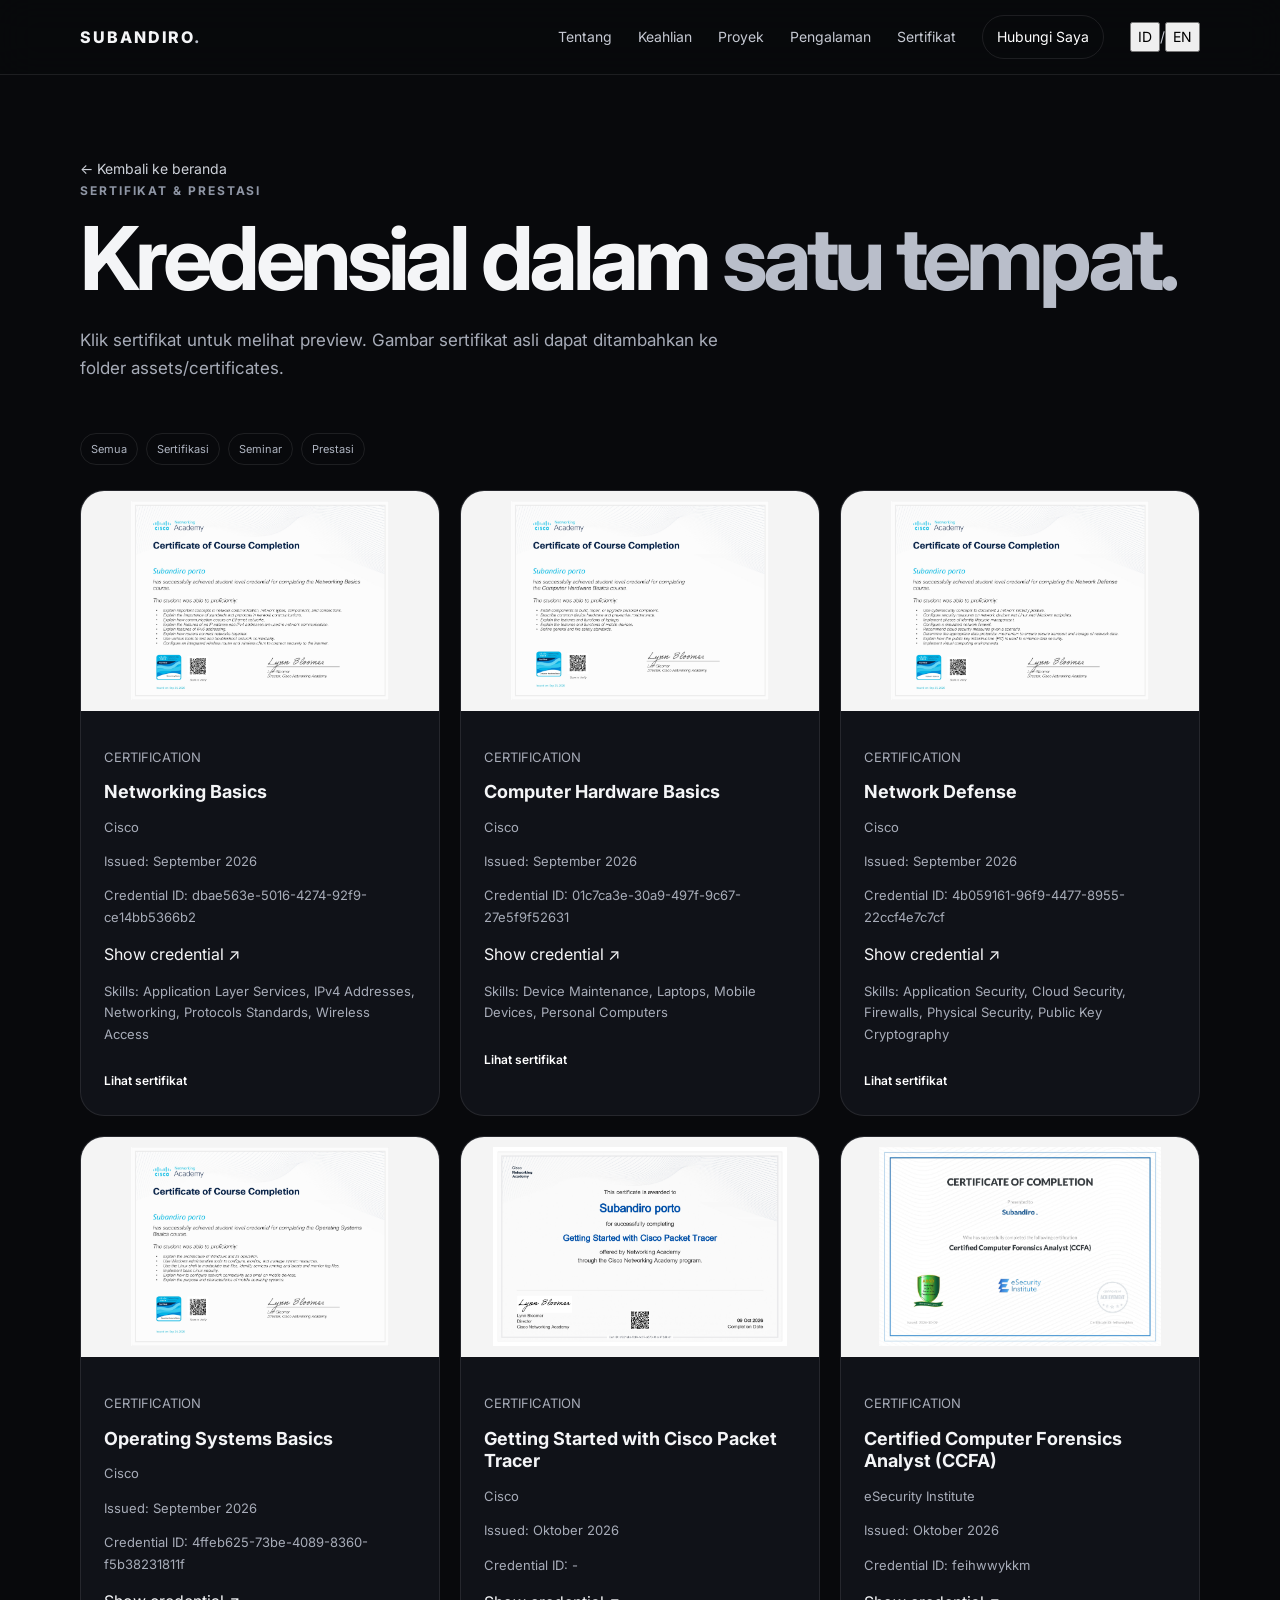
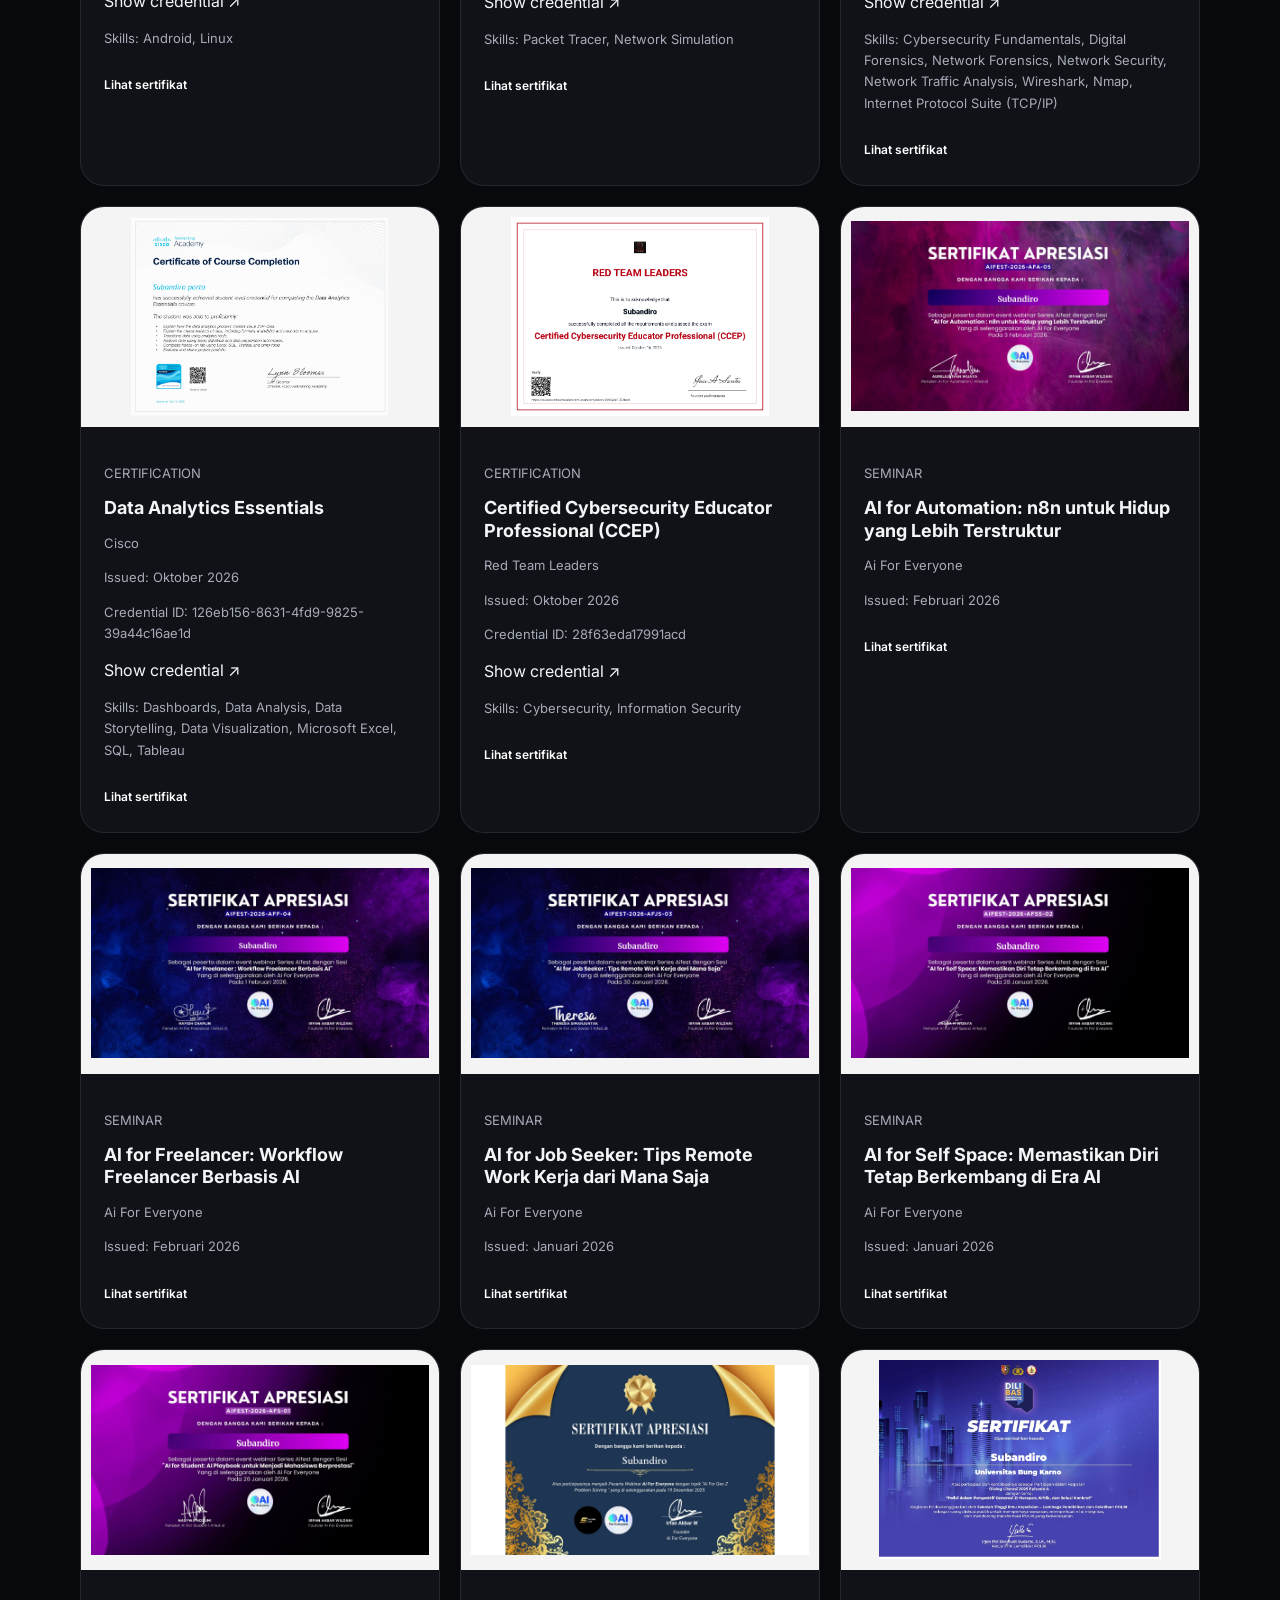
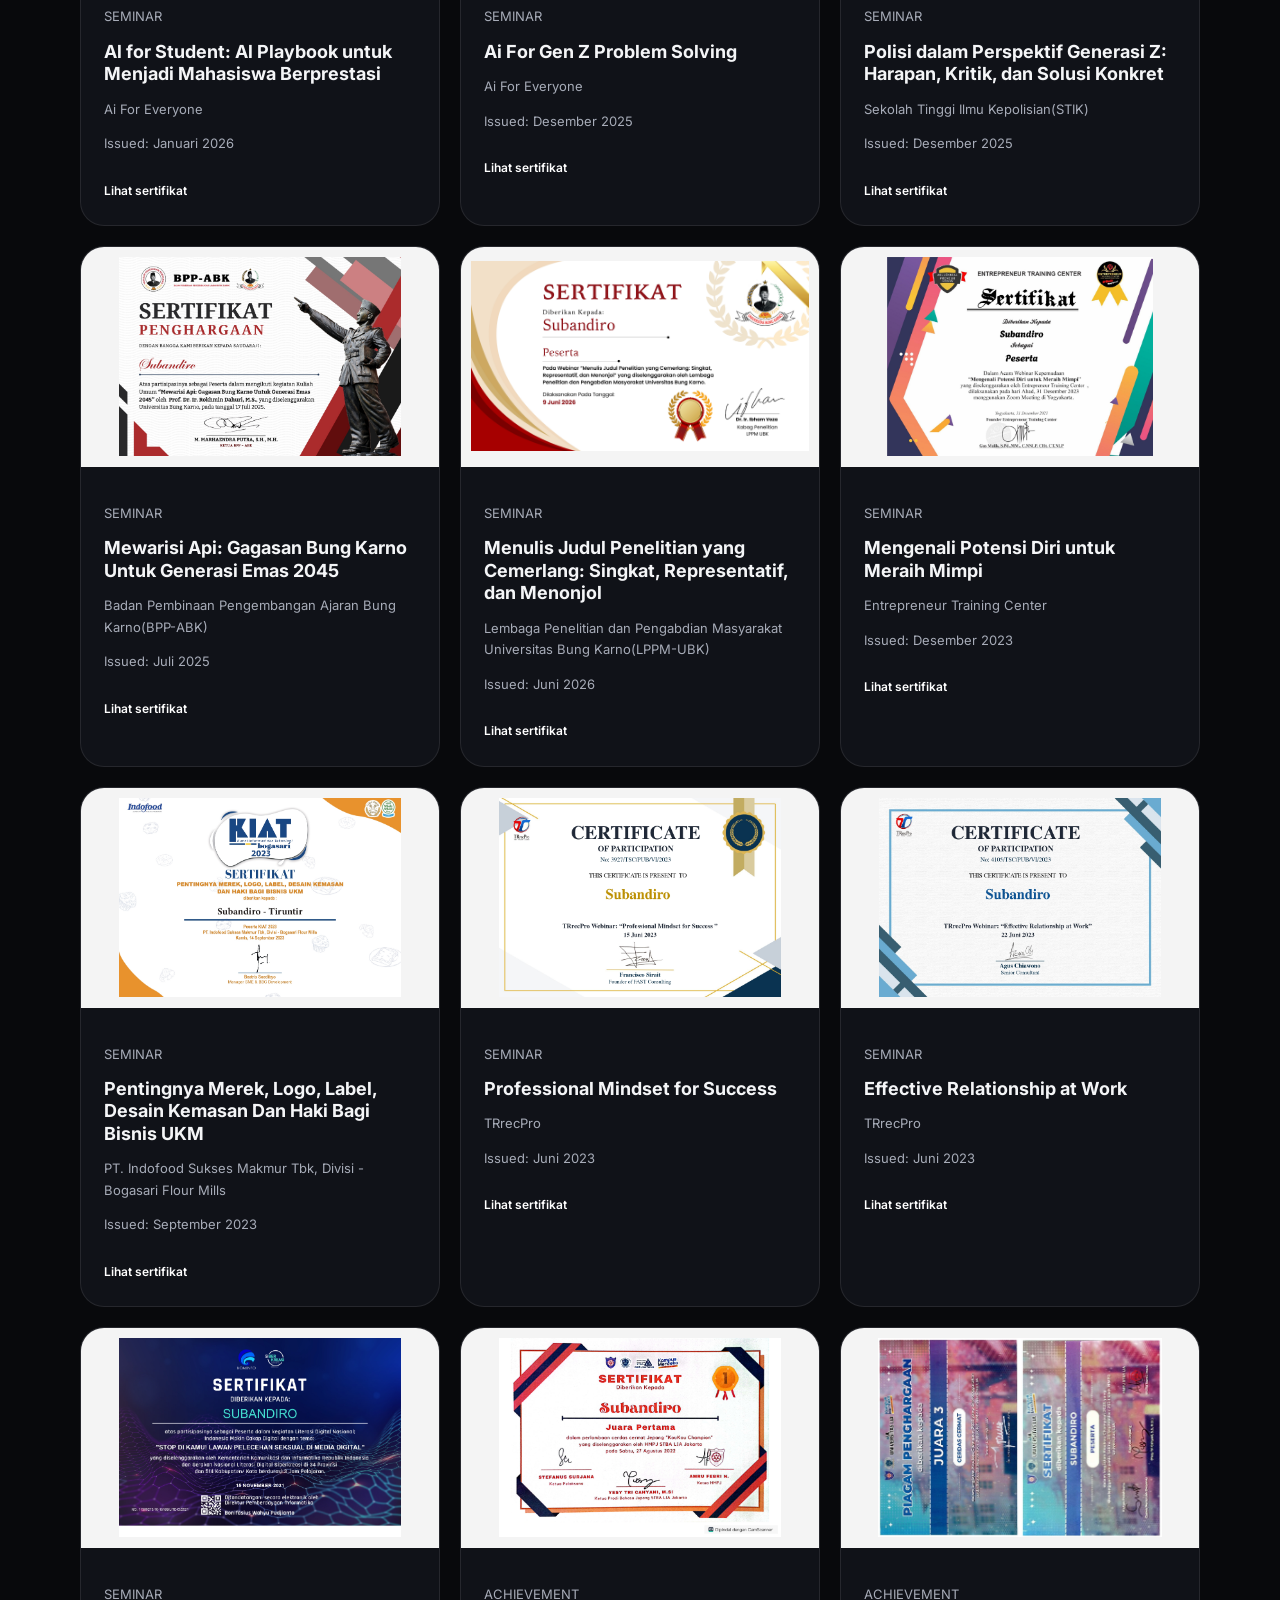
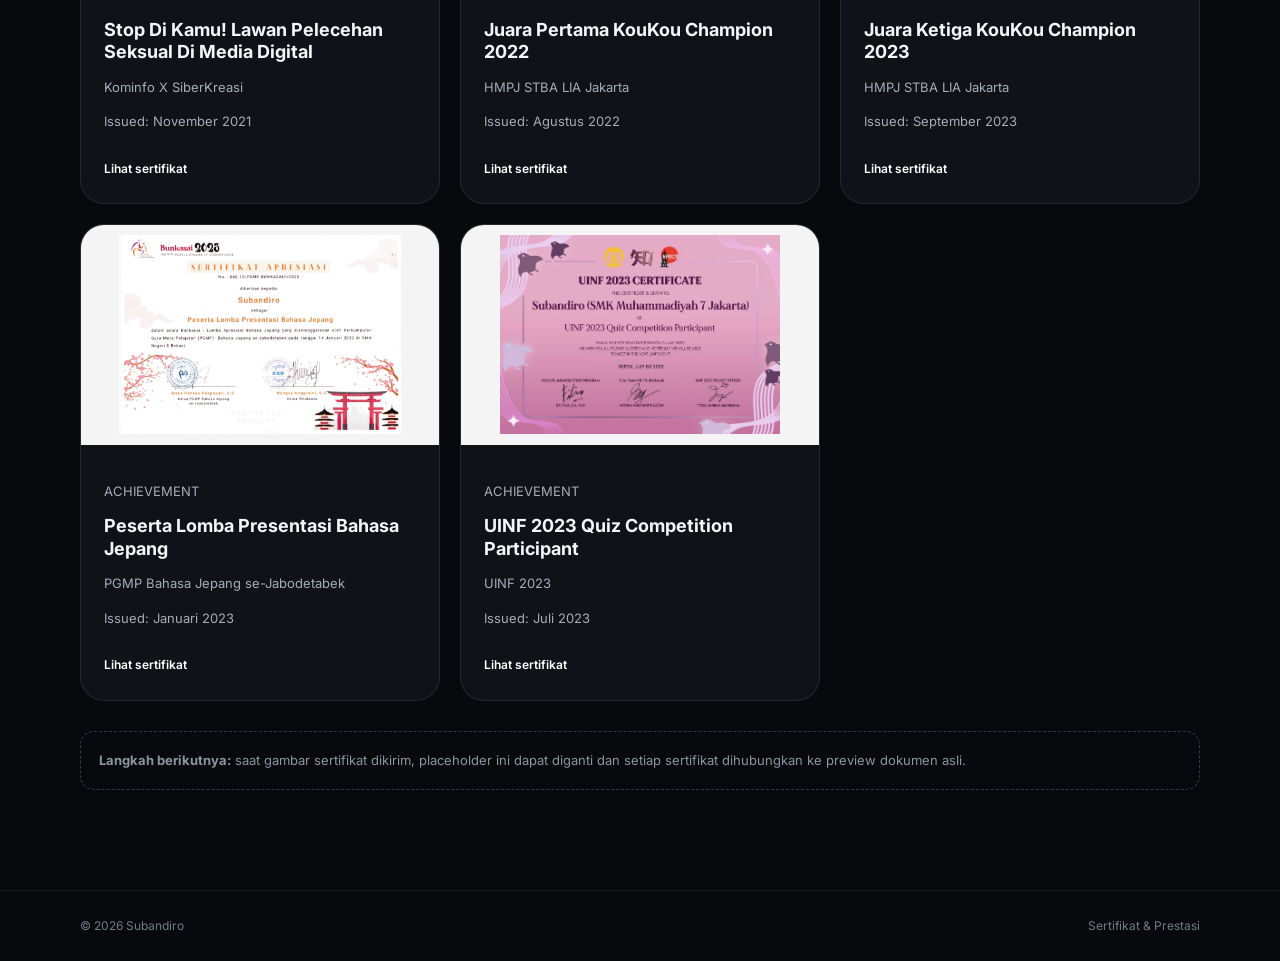
==== commit 337e60e3: "Update portfolio and certificates" ====
--- a/certificates.html
+++ b/certificates.html
@@ -296,18 +296,421 @@
       </div>
     </article>
 
-    <article class="certificate-card" data-category="seminar">
-      <div class="certificate-placeholder"><span>B</span></div>
-      <div class="certificate-body"><p class="muted">SEMINAR</p><h3 data-i18n="cert_bogasari">Brand, Logo, Label, Packaging & HKI</h3><p data-i18n="seminar_bogasari">Bogasari · 2023</p><button class="view-cert" data-title-id="Brand, Logo, Label, Packaging & HKI" data-title-en="Brand, Logo, Label, Packaging & HKI" data-info-id="Bogasari · 2023" data-info-en="Bogasari · 2023" data-i18n="view_certificate">Lihat sertifikat</button></div>
-    </article>
+    <!-- SEMINAR -->
+    <article class="certificate-card" data-category="seminar">
+      <div class="certificate-placeholder">
+        <img
+          src="assets/certificates/0302Ai-For-Automation-Aifest-Id.jpg"
+          alt="Sertifikat Al for Automation: n8n untuk Hidup yang Lebih Terstruktur dari Ai For Everyone"
+          class="certificate-image"
+          loading="lazy">
+      </div>
+
+      <div class="certificate-body">
+        <p class="muted">SEMINAR</p><h3>Al for Automation: n8n untuk Hidup yang Lebih Terstruktur</h3><p>Ai For Everyone</p><p class="muted">Issued: Februari 2026</p>
+        
+        <!-- Tombol preview -->
+        <button
+          class="view-cert"
+          data-title="Sertifikat Webinar"
+          data-info="Ai For Everyone | Issued: Februari 2026 "
+          data-image="assets/certificates/0302Ai-For-Automation-Aifest-Id.jpg"
+          data-i18n="view_certificate">Lihat sertifikat
+        </button>
+      </div>
+    </article>
+
+    <article class="certificate-card" data-category="seminar">
+      <div class="certificate-placeholder">
+        <img
+          src="assets/certificates/0102Ai-For-Freelancer-Aifest-Id.jpg"
+          alt="Sertifikat Al for Freelancer: Workflow Freelancer Berbasis Al dari Ai For Everyone"
+          class="certificate-image"
+          loading="lazy">
+      </div>
+
+      <div class="certificate-body">
+        <p class="muted">SEMINAR</p><h3>Al for Freelancer: Workflow Freelancer Berbasis Al</h3><p>Ai For Everyone</p><p class="muted">Issued: Februari 2026</p>
+        
+        <!-- Tombol preview -->
+        <button
+          class="view-cert"
+          data-title="Sertifikat Webinar"
+          data-info="Ai For Everyone | Issued: Februari 2026 "
+          data-image="assets/certificates/0102Ai-For-Freelancer-Aifest-Id.jpg"
+          data-i18n="view_certificate">Lihat sertifikat
+        </button>
+      </div>
+    </article>
+
+    <article class="certificate-card" data-category="seminar">
+      <div class="certificate-placeholder">
+        <img
+          src="assets/certificates/3001Ai-For-Job-Seeker-on-Aifest-Id.jpg"
+          alt="Sertifikat Al for Job Seeker: Tips Remote Work Kerja dari Mana Saja dari Ai For Everyone"
+          class="certificate-image"
+          loading="lazy">
+      </div>
+
+      <div class="certificate-body">
+        <p class="muted">SEMINAR</p><h3>Al for Job Seeker: Tips Remote Work Kerja dari Mana Saja</h3><p>Ai For Everyone</p><p class="muted">Issued: Januari 2026</p>
+        
+        <!-- Tombol preview -->
+        <button
+          class="view-cert"
+          data-title="Sertifikat Webinar"
+          data-info="Ai For Everyone | Issued: Januari 2026 "
+          data-image="assets/certificates/3001Ai-For-Job-Seeker-on-Aifest-Id.jpg"
+          data-i18n="view_certificate">Lihat sertifikat
+        </button>
+      </div>
+    </article>
+
+     <article class="certificate-card" data-category="seminar">
+      <div class="certificate-placeholder">
+        <img
+          src="assets/certificates/2801Ai-for-Self-space-Aifest-id.jpg"
+          alt="Sertifikat Al for Self Space: Memastikan Diri Tetap Berkembang di Era Al dari Ai For Everyone"
+          class="certificate-image"
+          loading="lazy">
+      </div>
+
+      <div class="certificate-body">
+        <p class="muted">SEMINAR</p><h3>Al for Self Space: Memastikan Diri Tetap Berkembang di Era Al</h3><p>Ai For Everyone</p><p class="muted">Issued: Januari 2026</p>
+        
+        <!-- Tombol preview -->
+        <button
+          class="view-cert"
+          data-title="Sertifikat Webinar"
+          data-info="Ai For Everyone | Issued: Januari 2026 "
+          data-image="assets/certificates/2801Ai-for-Self-space-Aifest-id.jpg"
+          data-i18n="view_certificate">Lihat sertifikat
+        </button>
+      </div>
+    </article>
+
+    <article class="certificate-card" data-category="seminar">
+      <div class="certificate-placeholder">
+        <img
+          src="assets/certificates/2601Ai-For-Student-Aifest-id.jpg"
+          alt="Sertifikat Al for Student: Al Playbook untuk Menjadi Mahasiswa Berprestasi dari Ai For Everyone"
+          class="certificate-image"
+          loading="lazy">
+      </div>
+
+      <div class="certificate-body">
+        <p class="muted">SEMINAR</p><h3>Al for Student: Al Playbook untuk Menjadi Mahasiswa Berprestasi</h3><p>Ai For Everyone</p><p class="muted">Issued: Januari 2026</p>
+        
+        <!-- Tombol preview -->
+        <button
+          class="view-cert"
+          data-title="Sertifikat Webinar"
+          data-info="Ai For Everyone | Issued: Januari 2026 "
+          data-image="assets/certificates/2601Ai-For-Student-Aifest-id.jpg"
+          data-i18n="view_certificate">Lihat sertifikat
+        </button>
+      </div>
+    </article>
+
+    <article class="certificate-card" data-category="seminar">
+      <div class="certificate-placeholder">
+        <img
+          src="assets/certificates/Ai-For-Gen-Z.jpg"
+          alt="Sertifikat Ai For Gen Z Problem Solving dari Ai For Everyone"
+          class="certificate-image"
+          loading="lazy">
+      </div>
+
+      <div class="certificate-body">
+        <p class="muted">SEMINAR</p><h3>Ai For Gen Z Problem Solving</h3><p>Ai For Everyone</p><p class="muted">Issued: Desember 2025</p>
+        
+        <!-- Tombol preview -->
+        <button
+          class="view-cert"
+          data-title="Sertifikat Webinar"
+          data-info="Ai For Everyone | Issued: Desember 2025 "
+          data-image="assets/certificates/Ai-For-Gen-Z.jpg"
+          data-i18n="view_certificate">Lihat sertifikat
+        </button>
+      </div>
+    </article>
+
+    <article class="certificate-card" data-category="seminar">
+      <div class="certificate-placeholder">
+        <img
+          src="assets/certificates/DiliBas.jpg"
+          alt="Sertifikat Dialog Literasi 2025 Episode 4 dari Sekolah Tinggi Ilmu Kepolisian(STIK)"
+          class="certificate-image"
+          loading="lazy">
+      </div>
+
+      <div class="certificate-body">
+        <p class="muted">SEMINAR</p><h3>Polisi dalam Perspektif Generasi Z: Harapan, Kritik, dan Solusi Konkret</h3><p>Sekolah Tinggi Ilmu Kepolisian(STIK)</p><p class="muted">Issued: Desember 2025</p>
+        
+        <!-- Tombol preview -->
+        <button
+          class="view-cert"
+          data-title="Sertifikat Dialog Literasi 2025 Episode 4"
+          data-info="Sekolah Tinggi Ilmu Kepolisian(STIK) | Issued: Desember 2025 "
+          data-image="assets/certificates/DiliBas.jpg"
+          data-i18n="view_certificate">Lihat sertifikat
+        </button>
+      </div>
+    </article>
+
+    <article class="certificate-card" data-category="seminar">
+      <div class="certificate-placeholder">
+        <img
+          src="assets/certificates/BPP-ABK.jpg"
+          alt="Sertifikat Dialog Literasi 2025 Episode 4 dari Sekolah Tinggi Ilmu Kepolisian(STIK)"
+          class="certificate-image"
+          loading="lazy">
+      </div>
+
+      <div class="certificate-body">
+        <p class="muted">SEMINAR</p><h3>Mewarisi Api: Gagasan Bung Karno Untuk Generasi Emas 2045</h3><p>Badan Pembinaan Pengembangan Ajaran Bung Karno(BPP-ABK)</p><p class="muted">Issued: Juli 2025</p>
+        
+        <!-- Tombol preview -->
+        <button
+          class="view-cert"
+          data-title="Sertifikat Kuliah Umum"
+          data-info="Badan Pembinaan Pengembangan Ajaran Bung Karno(BPP-ABK) | Issued: Juli 2025 "
+          data-image="assets/certificates/BPP-ABK.jpg"
+          data-i18n="view_certificate">Lihat sertifikat
+        </button>
+      </div>
+    </article>
+
+    <article class="certificate-card" data-category="seminar">
+      <div class="certificate-placeholder">
+        <img
+          src="assets/certificates/LPPM-UBK.JPG"
+          alt="Sertifikat Webinar dari Lembaga Penelitian dan Pengabdian Masyarakat Universitas Bung Karno(LPPM-UBK)"
+          class="certificate-image"
+          loading="lazy">
+      </div>
+
+      <div class="certificate-body">
+        <p class="muted">SEMINAR</p><h3>Menulis Judul Penelitian yang Cemerlang: Singkat, Representatif, dan Menonjol</h3><p>Lembaga Penelitian dan Pengabdian Masyarakat Universitas Bung Karno(LPPM-UBK)</p><p class="muted">Issued: Juni 2026</p>
+        
+        <!-- Tombol preview -->
+        <button
+          class="view-cert"
+          data-title="Sertifikat Webinar"
+          data-info="Lembaga Penelitian dan Pengabdian Masyarakat Universitas Bung Karno(LPPM-UBK) | Issued: Juni 2026 "
+          data-image="assets/certificates/LPPM-UBK.JPG"
+          data-i18n="view_certificate">Lihat sertifikat
+        </button>
+      </div>
+    </article>
+
+    <article class="certificate-card" data-category="seminar">
+      <div class="certificate-placeholder">
+        <img
+          src="assets/certificates/Entrepreneur-Training-Center.jpg"
+          alt="Sertifikat Mengenali Potensi Diri untuk Meraih Mimpi dari Entrepreneur Training Center"
+          class="certificate-image"
+          loading="lazy">
+      </div>
+
+      <div class="certificate-body">
+        <p class="muted">SEMINAR</p><h3>Mengenali Potensi Diri untuk Meraih Mimpi</h3><p>Entrepreneur Training Center</p><p class="muted">Issued: Desember 2023</p>
+        
+        <!-- Tombol preview -->
+        <button
+          class="view-cert"
+          data-title="Sertifikat Webinar"
+          data-info="Entrepreneur Training Center | Issued: Desember 2023 "
+          data-image="assets/certificates/Entrepreneur-Training-Center.jpg"
+          data-i18n="view_certificate">Lihat sertifikat
+        </button>
+      </div>
+    </article>
+
+    <article class="certificate-card" data-category="seminar">
+      <div class="certificate-placeholder">
+        <img
+          src="assets/certificates/Kiat-Bogasari.jpg"
+          alt="Sertifikat Pentingnya Merek, Logo, Label, Desain Kemasan Dan Haki Bagi Bisnis UKM dari PT. Indofood Sukses Makmur Tbk, Divisi - Bogasari Flour Mills"
+          class="certificate-image"
+          loading="lazy">
+      </div>
+
+      <div class="certificate-body">
+        <p class="muted">SEMINAR</p><h3>Pentingnya Merek, Logo, Label, Desain Kemasan Dan Haki Bagi Bisnis UKM</h3><p>PT. Indofood Sukses Makmur Tbk, Divisi - Bogasari Flour Mills</p><p class="muted">Issued: September 2023</p>
+        
+        <!-- Tombol preview -->
+        <button
+          class="view-cert"
+          data-title="Sertifikat KIAT Bogasari 2023"
+          data-info="PT. Indofood Sukses Makmur Tbk, Divisi - Bogasari Flour Mills | Issued: September 2023 "
+          data-image="assets/certificates/Kiat-Bogasari.jpg"
+          data-i18n="view_certificate">Lihat sertifikat
+        </button>
+      </div>
+    </article>
+
+    <article class="certificate-card" data-category="seminar">
+      <div class="certificate-placeholder">
+        <img
+          src="assets/certificates/TRrecPro.jpg"
+          alt="Sertifikat Professional Mindset for Success dari TRrecPro"
+          class="certificate-image"
+          loading="lazy">
+      </div>
+
+      <div class="certificate-body">
+        <p class="muted">SEMINAR</p><h3>Professional Mindset for Success</h3><p>TRrecPro</p><p class="muted">Issued: Juni 2023</p>
+        
+        <!-- Tombol preview -->
+        <button
+          class="view-cert"
+          data-title="Sertifikat Webinar"
+          data-info="TRrecPro | Issued: Juni 2023 "
+          data-image="assets/certificates/TRrecPro.jpg"
+          data-i18n="view_certificate">Lihat sertifikat
+        </button>
+      </div>
+    </article>
+
+    <article class="certificate-card" data-category="seminar">
+      <div class="certificate-placeholder">
+        <img
+          src="assets/certificates/TRrecPro1.jpg"
+          alt="Sertifikat Effective Relationship at Work dari TRrecPro"
+          class="certificate-image"
+          loading="lazy">
+      </div>
+
+      <div class="certificate-body">
+        <p class="muted">SEMINAR</p><h3>Effective Relationship at Work</h3><p>TRrecPro</p><p class="muted">Issued: Juni 2023</p>
+        
+        <!-- Tombol preview -->
+        <button
+          class="view-cert"
+          data-title="Sertifikat Webinar"
+          data-info="TRrecPro | Issued: Juni 2023 "
+          data-image="assets/certificates/TRrecPro1.jpg"
+          data-i18n="view_certificate">Lihat sertifikat
+        </button>
+      </div>
+    </article>
+
+    <article class="certificate-card" data-category="seminar">
+      <div class="certificate-placeholder">
+        <img
+          src="assets/certificates/SiberKreasi.jpg"
+          alt="Sertifikat Stop Di Kamu! Lawan Pelecehan Seksual Di Media Digital dari Kominfo X SiberKreasi"
+          class="certificate-image"
+          loading="lazy">
+      </div>
+
+      <div class="certificate-body">
+        <p class="muted">SEMINAR</p><h3>Stop Di Kamu! Lawan Pelecehan Seksual Di Media Digital</h3><p>Kominfo X SiberKreasi</p><p class="muted">Issued: November 2021</p>
+        
+        <!-- Tombol preview -->
+        <button
+          class="view-cert"
+          data-title="Sertifikat Webinar"
+          data-info="Kominfo X SiberKreasi | Issued: November 2021 "
+          data-image="assets/certificates/SiberKreasi.jpg"
+          data-i18n="view_certificate">Lihat sertifikat
+        </button>
+      </div>
+    </article>
+
     <article class="certificate-card" data-category="achievement">
-      <div class="certificate-placeholder"><span>1</span></div>
-      <div class="certificate-body"><p class="muted">ACHIEVEMENT</p><h3 data-i18n="cert_cc1">Cerdas Cermat — Juara 1</h3><p data-i18n="year_team3_2022">2022 · Tim 3 orang</p><button class="view-cert" data-title-id="Cerdas Cermat — Juara 1" data-title-en="Cerdas Cermat — 1st Place" data-info-id="2022 · Tim 3 orang" data-info-en="2022 · Team of 3" data-i18n="view_achievement">Lihat prestasi</button></div>
-    </article>
+      <div class="certificate-placeholder">
+        <img
+          src="assets/certificates/KouKou-Champion2022.jpg"
+          alt="Sertifikat Juara Pertama KouKou Champion 2022 dari HMPJ STBA LIA Jakarta"
+          class="certificate-image"
+          loading="lazy">
+      </div>
+
+      <div class="certificate-body">
+        <p class="muted">ACHIEVEMENT</p><h3>Juara Pertama KouKou Champion 2022</h3><p>HMPJ STBA LIA Jakarta</p><p class="muted">Issued: Agustus 2022</p>
+        
+        <!-- Tombol preview -->
+        <button
+          class="view-cert"
+          data-title="Sertifikat Juara 1 Cerdas Cermat Bahasa Jepang"
+          data-info="HMPJ STBA LIA Jakarta | Issued: Agustus 2022 "
+          data-image="assets/certificates/KouKou-Champion2022.jpg"
+          data-i18n="view_certificate">Lihat sertifikat
+        </button>
+      </div>
+    </article>
+
     <article class="certificate-card" data-category="achievement">
-      <div class="certificate-placeholder"><span>3</span></div>
-      <div class="certificate-body"><p class="muted">ACHIEVEMENT</p><h3 data-i18n="cert_cc3">Cerdas Cermat — Juara 3</h3><p data-i18n="year_team3_2023">2023 · Tim 3 orang</p><button class="view-cert" data-title-id="Cerdas Cermat — Juara 3" data-title-en="Cerdas Cermat — 3rd Place" data-info-id="2023 · Tim 3 orang" data-info-en="2023 · Team of 3" data-i18n="view_achievement">Lihat prestasi</button></div>
-    </article>
+      <div class="certificate-placeholder">
+        <img
+          src="assets/certificates/KKC2023-(1).jpg"
+          alt="Sertifikat Juara Ketiga KouKou Champion 2023 dari HMPJ STBA LIA Jakarta"
+          class="certificate-image"
+          loading="lazy">
+      </div>
+
+      <div class="certificate-body">
+        <p class="muted">ACHIEVEMENT</p><h3>Juara Ketiga KouKou Champion 2023</h3><p>HMPJ STBA LIA Jakarta</p><p class="muted">Issued: September 2023</p>
+        
+        <!-- Tombol preview -->
+        <button
+          class="view-cert"
+          data-title="Sertifikat Juara 3 Cerdas Cermat Bahasa Jepang"
+          data-info="HMPJ STBA LIA Jakarta | Issued: September 2023 "
+          data-image="assets/certificates/KKC2023-(1).jpg"
+          data-i18n="view_certificate">Lihat sertifikat
+        </button>
+      </div>
+    </article>
+
+    <article class="certificate-card" data-category="achievement">
+      <div class="certificate-placeholder">
+        <img
+          src="assets/certificates/Bunkasai2023.jpg"
+          alt="Sertifikat Apresiasi Peserta Lomba Presentasi Bahasa Jepang dari PGMP Bahasa Jepang se-Jabodetabek"
+          class="certificate-image"
+          loading="lazy">
+      </div>
+
+      <div class="certificate-body">
+        <p class="muted">ACHIEVEMENT</p><h3>Peserta Lomba Presentasi Bahasa Jepang</h3><p>PGMP Bahasa Jepang se-Jabodetabek</p><p class="muted">Issued: Januari 2023</p>
+        
+        <!-- Tombol preview -->
+        <button
+          class="view-cert"
+          data-title="Sertifikat Apresiasi Lomba Presentasi Bahasa Jepang"
+          data-info="PGMP Bahasa Jepang se-Jabodetabek | Issued: Januari 2023 "
+          data-image="assets/certificates/Bunkasai2023.jpg"
+          data-i18n="view_certificate">Lihat sertifikat
+        </button>
+      </div>
+    </article>
+
+    <article class="certificate-card" data-category="achievement">
+      <div class="certificate-placeholder">
+        <img
+          src="assets/certificates/UINF2023.jpg"
+          alt="Sertifikat UINF 2023 Quiz Competition Participant dari UINF 2023"
+          class="certificate-image"
+          loading="lazy">
+      </div>
+
+      <div class="certificate-body">
+        <p class="muted">ACHIEVEMENT</p><h3>UINF 2023 Quiz Competition Participant</h3><p>UINF 2023</p><p class="muted">Issued: Juli 2023</p>
+        
+        <!-- Tombol preview -->
+        <button
+          class="view-cert"
+          data-title="Sertifikat UINF 2023 Quiz Competition Participant"
+          data-info="UINF 2023 | Issued: Juli 2023 "
+          data-image="assets/certificates/UINF2023.jpg"
+          data-i18n="view_certificate">Lihat sertifikat
+        </button>
+      </div>
+    </article>
+
   </section>
 
   <div class="certificate-upload-note"><b data-i18n="cert_next">Langkah berikutnya:</b> <span data-i18n="cert_next_text">saat gambar sertifikat dikirim, placeholder ini dapat diganti dan setiap sertifikat dihubungkan ke preview dokumen asli.</span></div>
